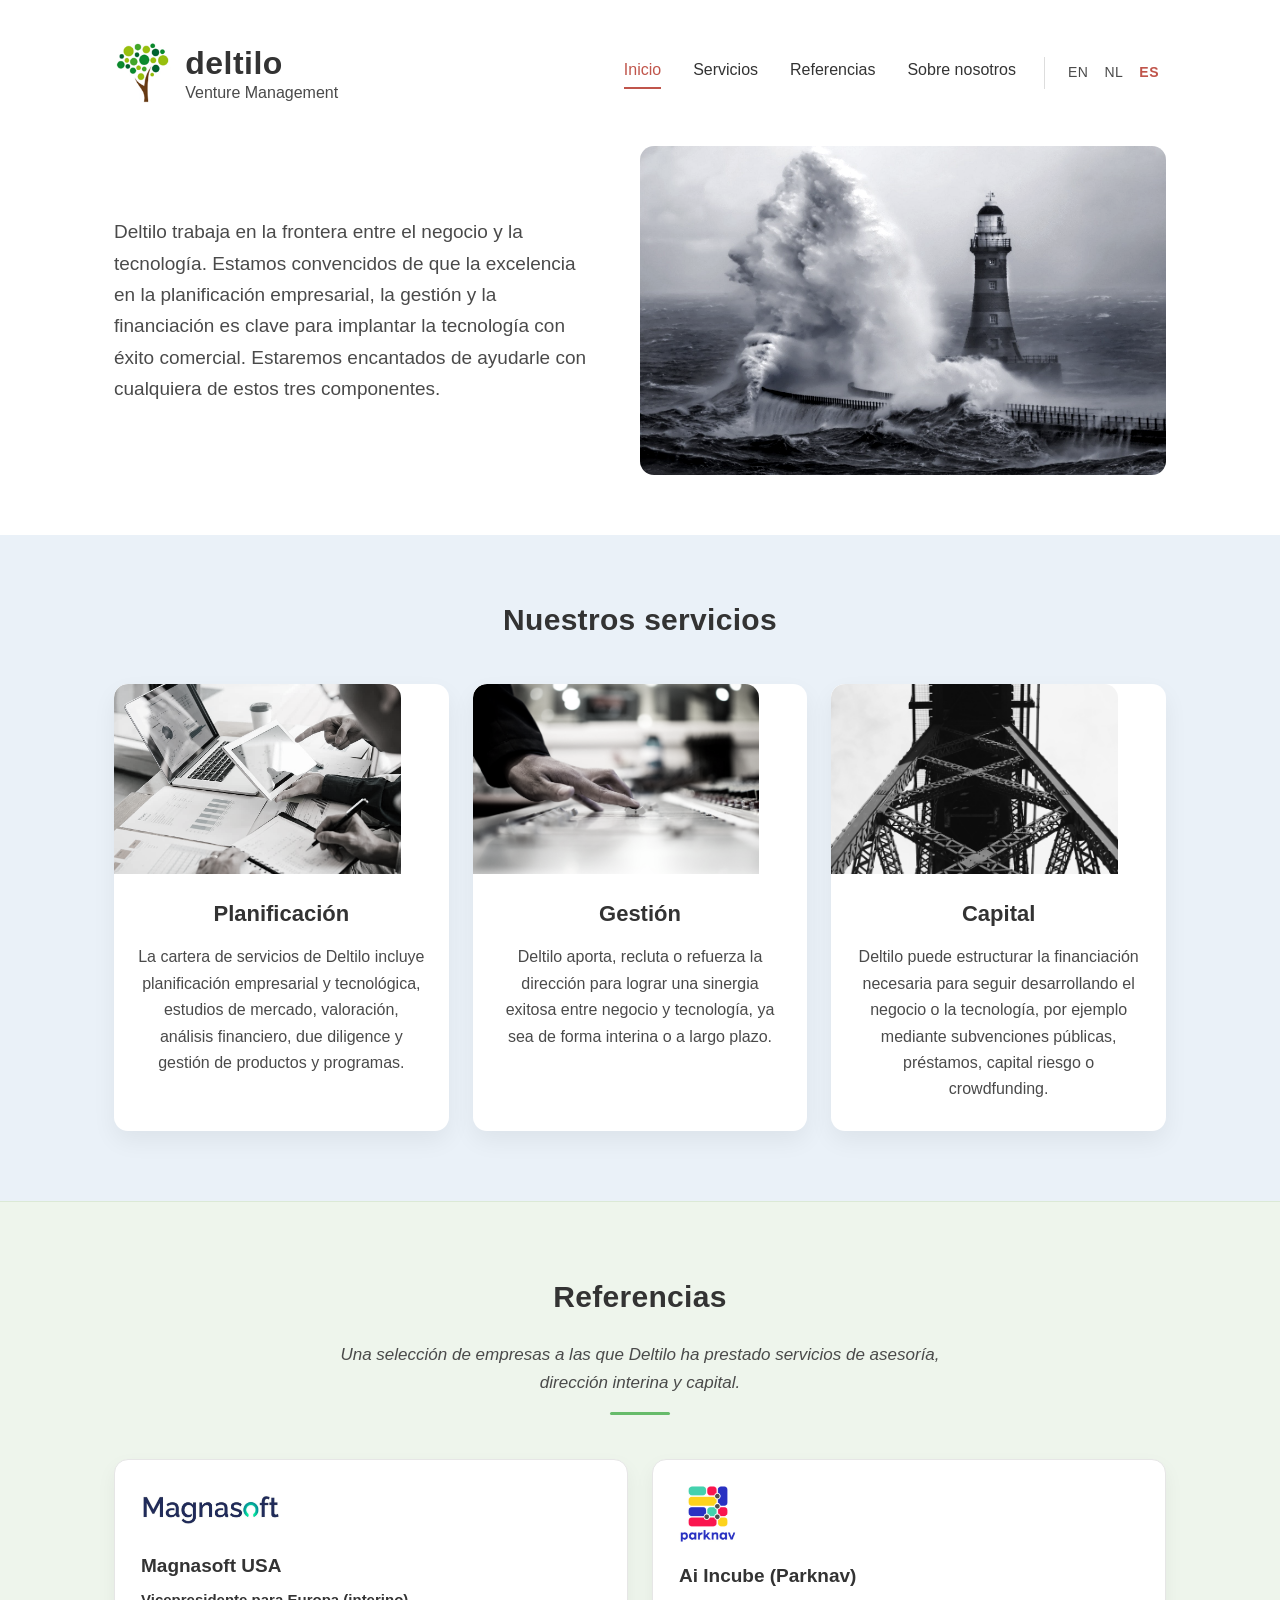
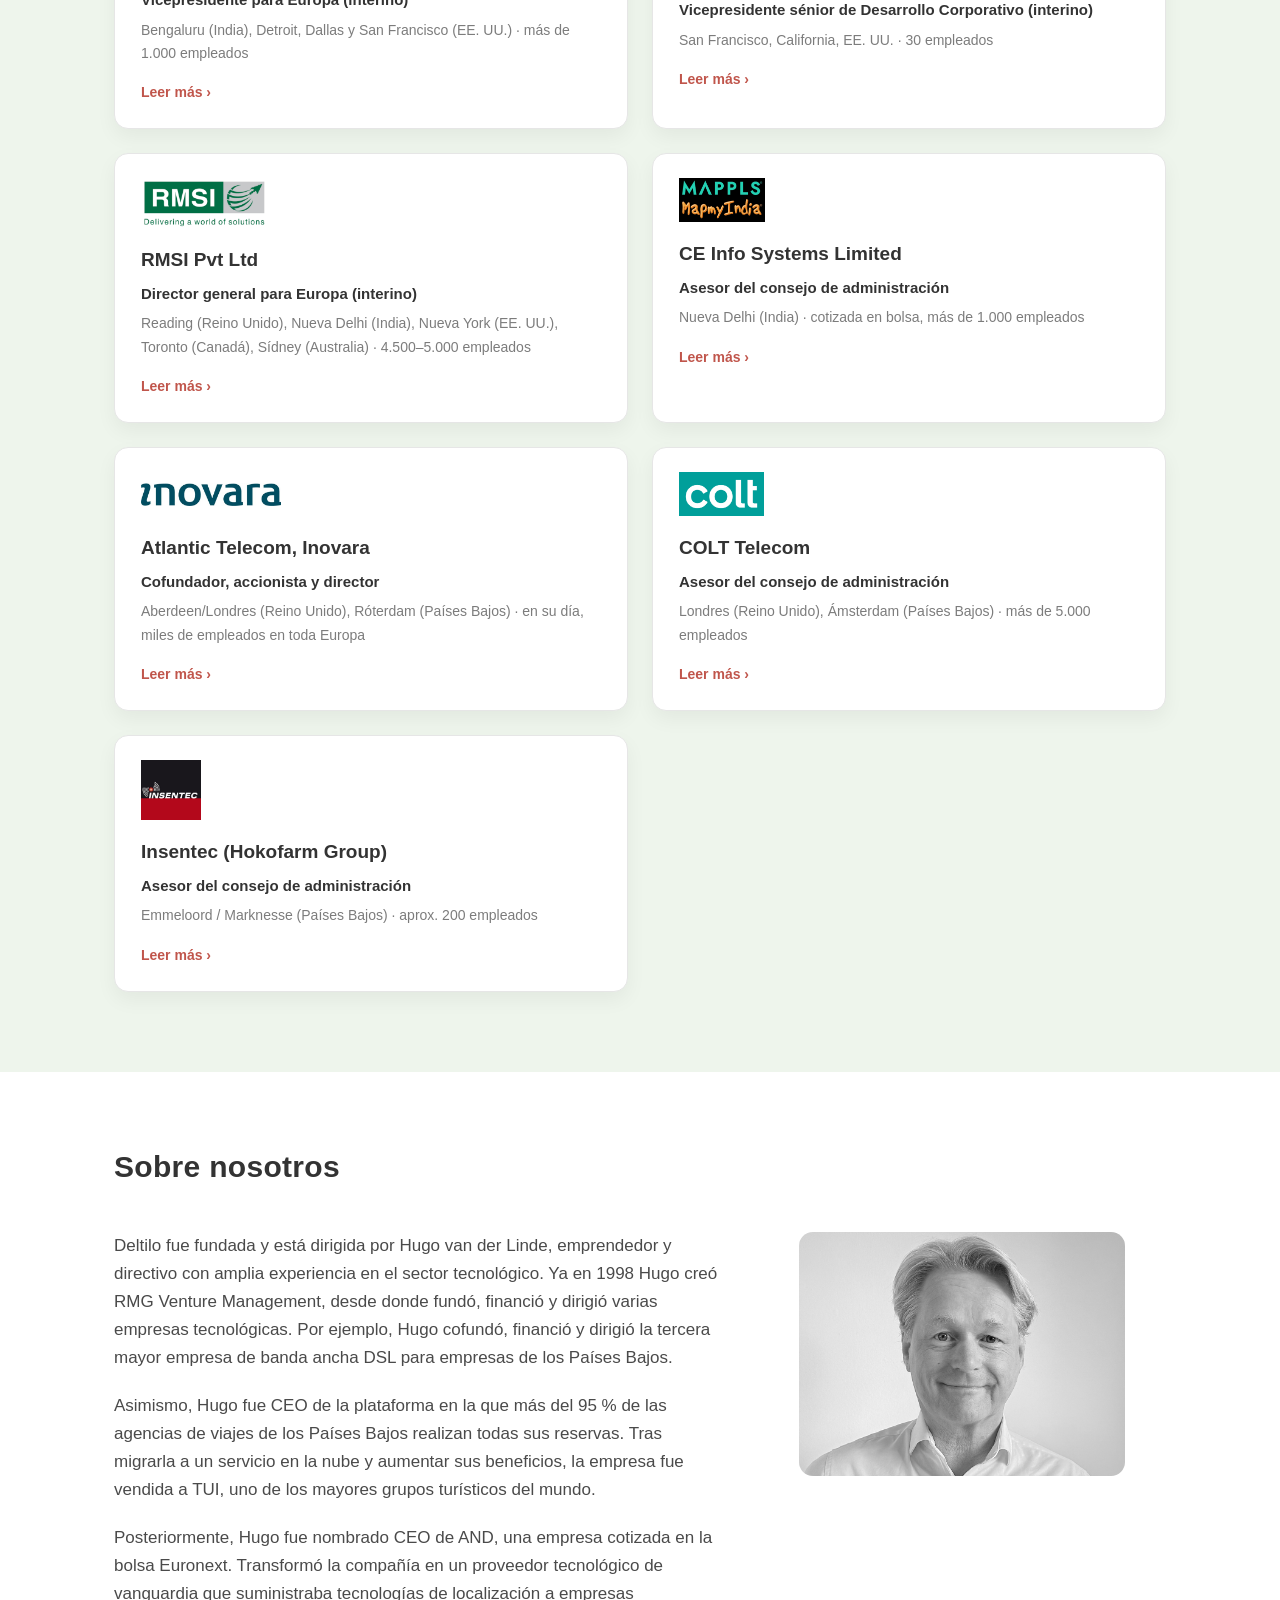
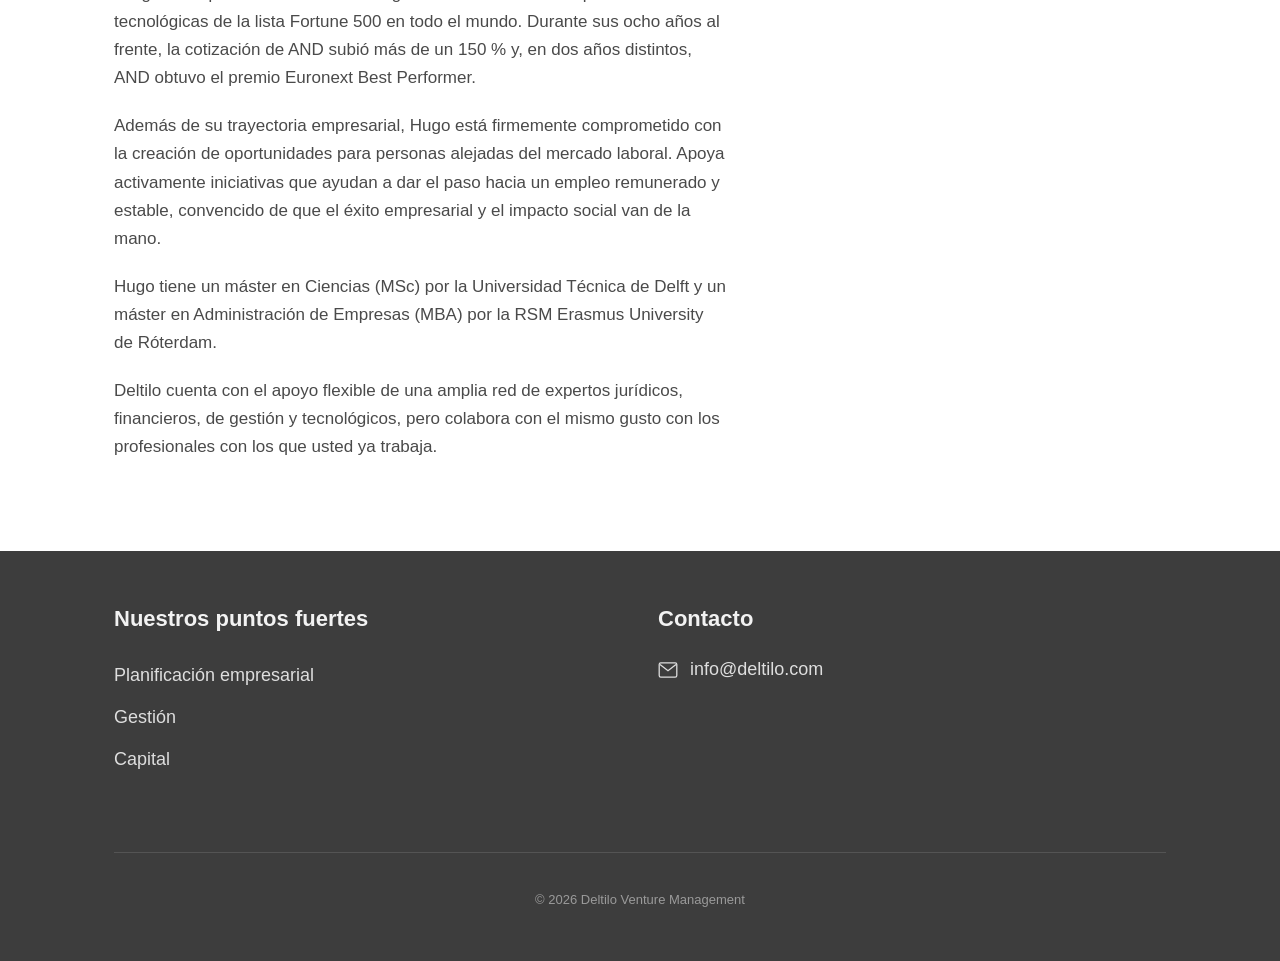
==== es/index.html @ 6bb6e1cd "update" ====
<!DOCTYPE html>
<html lang="es">
<head>
<meta charset="UTF-8">
<meta name="viewport" content="width=device-width, initial-scale=1.0">
<title>Deltilo | Venture Management</title>

<!-- Favicon (browser tab icon) -->
<link rel="icon" type="image/png" href="../images/logo.png">

<!-- Icon + name used when saving the site to a mobile home screen -->
<link rel="apple-touch-icon" href="../images/logo.png">
<meta name="apple-mobile-web-app-title" content="Deltilo">
<meta name="application-name" content="Deltilo">
<link rel="manifest" href="../manifest.json">

<meta name="description" content="Deltilo Venture Management ayuda a empresas tecnológicas con planificación empresarial, gestión y capital.">
<link rel="canonical" href="https://deltilo.com/es/">
<link rel="alternate" hreflang="en" href="https://deltilo.com/">
<link rel="alternate" hreflang="nl" href="https://deltilo.com/nl/">
<link rel="alternate" hreflang="es" href="https://deltilo.com/es/">
<link rel="alternate" hreflang="x-default" href="https://deltilo.com/">

<link rel="stylesheet" href="../styles.css">
</head>
<body>

<header>
  <div class="wrap">
    <div class="header-row">
      <div class="brand">
        <img src="../images/logo.png" alt="Deltilo logo" class="logo-img">
        <div class="brand-text">
          <h1>deltilo</h1>
          <p>Venture Management</p>
        </div>
      </div>

      <nav>
        <a href="#home" class="active">Inicio</a>
        <a href="#services">Servicios</a>
        <a href="#references">Referencias</a>
        <a href="#about">Sobre nosotros</a>
      </nav>

      <div class="lang-switch" role="navigation" aria-label="Idioma">
        <a href="../" hreflang="en" lang="en">EN</a>
        <a href="../nl/" hreflang="nl" lang="nl">NL</a>
        <a href="../es/" hreflang="es" lang="es" class="current" aria-current="page">ES</a>
      </div>

      <button class="menu-btn" id="menuBtn" aria-label="Abrir menú" aria-expanded="false">
        <svg viewBox="0 0 24 24" fill="none" stroke="currentColor" stroke-width="2"><line x1="3" y1="6" x2="21" y2="6"/><line x1="3" y1="12" x2="21" y2="12"/><line x1="3" y1="18" x2="21" y2="18"/></svg>
      </button>
    </div>

    <nav id="mobileNav">
      <a href="#home">Inicio</a>
      <a href="#services">Servicios</a>
      <a href="#references">Referencias</a>
      <a href="#about">Sobre nosotros</a>
    </nav>
  </div>
</header>

<section class="hero" id="home">
  <div class="wrap hero-grid">
    <p>Deltilo trabaja en la frontera entre el negocio y la tecnología. Estamos convencidos de que la excelencia en la planificación empresarial, la gestión y la financiación es clave para implantar la tecnología con éxito comercial. Estaremos encantados de ayudarle con cualquiera de estos tres componentes.</p>
    <div class="hero-img">
      <img src="../images/hero-lighthouse.jpg" alt="Faro en un mar tempestuoso">
    </div>
  </div>
</section>

<section class="services" id="services">
  <div class="wrap">
    <h2>Nuestros servicios</h2>
    <div class="card-grid">
      <div class="card">
        <img src="../images/service-planning.jpg" alt="Reunión de planificación empresarial">
        <h3>Planificación</h3>
        <p>La cartera de servicios de Deltilo incluye planificación empresarial y tecnológica, estudios de mercado, valoración, análisis financiero, due diligence y gestión de productos y programas.</p>
      </div>
      <div class="card">
        <img src="../images/service-management.jpg" alt="Mano ajustando una mesa de mezclas">
        <h3>Gestión</h3>
        <p>Deltilo aporta, recluta o refuerza la dirección para lograr una sinergia exitosa entre negocio y tecnología, ya sea de forma interina o a largo plazo.</p>
      </div>
      <div class="card">
        <img src="../images/service-capital.jpg" alt="Vista hacia arriba a través de la estructura de un puente de acero">
        <h3>Capital</h3>
        <p>Deltilo puede estructurar la financiación necesaria para seguir desarrollando el negocio o la tecnología, por ejemplo mediante subvenciones públicas, préstamos, capital riesgo o crowdfunding.</p>
      </div>
    </div>
  </div>
</section>

<section class="references" id="references">
  <div class="wrap">
    <h2>Referencias</h2>
    <p class="references-intro">Una selección de empresas a las que Deltilo ha prestado servicios de asesoría, dirección interina y capital.</p>

    <div class="ref-grid">

      <div class="ref-card">
        <img src="../images/references-magnasoft.jpg" alt="Magnasoft logo" class="ref-logo size-md">
        <h3>Magnasoft USA</h3>
        <p class="ref-role">Vicepresidente para Europa (interino)</p>
        <p class="ref-meta">Bengaluru (India), Detroit, Dallas y San Francisco (EE.&nbsp;UU.) &middot; más de 1.000 empleados</p>
        <button class="ref-toggle">Leer más &rsaquo;</button>
        <div class="ref-details">
          <p>Responsable de todo el negocio europeo, existente y nuevo. Apertura de una oficina europea en La Haya (Países Bajos).</p>
          <p>Magnasoft es un especialista global en sistemas de información geográfica (SIG), cartografía 3D, gemelos digitales, analítica de datos espaciales e ingeniería CAD. La empresa ayuda a organizaciones de los sectores de telecomunicaciones, servicios públicos y administración pública a cartografiar y gestionar digitalmente sus activos físicos.</p>
        </div>
      </div>

      <div class="ref-card">
        <img src="../images/references-parknav.png" alt="Parknav logo" class="ref-logo size-lg">
        <h3>Ai Incube (Parknav)</h3>
        <p class="ref-role">Vicepresidente sénior de Desarrollo Corporativo (interino)</p>
        <p class="ref-meta">San Francisco, California, EE.&nbsp;UU. &middot; 30 empleados</p>
        <button class="ref-toggle">Leer más &rsaquo;</button>
        <div class="ref-details">
          <p>Apoyo en la captación de nuevas rondas de financiación.</p>
          <p>Ai Incube es una plataforma avanzada basada en IA para la navegación inteligente hacia aparcamientos y para datos a pie de calle. Mediante aprendizaje automático y algoritmos predictivos, la empresa ofrece información en tiempo real sobre la disponibilidad de aparcamiento en la calle y en garajes en más de 1.000 ciudades.</p>
        </div>
      </div>

      <div class="ref-card">
        <img src="../images/references-rmsi.png" alt="RMSI logo" class="ref-logo size-md">
        <h3>RMSI Pvt Ltd</h3>
        <p class="ref-role">Director general para Europa (interino)</p>
        <p class="ref-meta">Reading (Reino Unido), Nueva Delhi (India), Nueva York (EE.&nbsp;UU.), Toronto (Canadá), Sídney (Australia) &middot; 4.500&ndash;5.000 empleados</p>
        <button class="ref-toggle">Leer más &rsaquo;</button>
        <div class="ref-details">
          <p>Responsable de todo el negocio europeo, existente y nuevo.</p>
          <p>RMSI es un líder mundial en inteligencia geoespacial, Geo-IA, gemelos digitales y desarrollo de software geoespacial. Presta servicio a grandes empresas tecnológicas, gobiernos, operadores de telecomunicaciones y compañías de servicios públicos de todo el mundo.</p>
        </div>
      </div>

      <div class="ref-card">
        <img src="../images/references-mappls.png" alt="Mappls logo" class="ref-logo">
        <h3>CE Info Systems Limited</h3>
        <p class="ref-role">Asesor del consejo de administración</p>
        <p class="ref-meta">Nueva Delhi (India) &middot; cotizada en bolsa, más de 1.000 empleados</p>
        <button class="ref-toggle">Leer más &rsaquo;</button>
        <div class="ref-details">
          <p>Asesoramiento sobre la estrategia de entrada en el mercado europeo.</p>
          <p>CE Info Systems es un líder tecnológico indio que cotiza en bolsa (NSE: MAPMYINDIA) y el principal proveedor de mapas digitales, plataformas de navegación B2B/B2C (Mappls) y tecnologías IoT basadas en la ubicación en la India.</p>
        </div>
      </div>

      <div class="ref-card">
        <img src="../images/references-inovara.jpg" alt="Inovara logo" class="ref-logo">
        <h3>Atlantic Telecom, Inovara</h3>
        <p class="ref-role">Cofundador, accionista y director</p>
        <p class="ref-meta">Aberdeen/Londres (Reino Unido), Róterdam (Países Bajos) &middot; en su día, miles de empleados en toda Europa</p>
        <button class="ref-toggle">Leer más &rsaquo;</button>
        <div class="ref-details">
          <p>Atlantic Telecom fue un operador de telecomunicaciones británico cotizado en bolsa que, en torno al cambio de siglo, desplegó amplias redes de fibra y DSL por toda Europa. Inovara B.V. era su filial operativa en los Países Bajos y prestaba servicios de banda ancha y datos al mercado empresarial mediante acceso desagregado al bucle local (MDF-access).</p>
        </div>
      </div>

      <div class="ref-card">
        <img src="../images/references-colt.png" alt="COLT Telecom logo" class="ref-logo">
        <h3>COLT Telecom</h3>
        <p class="ref-role">Asesor del consejo de administración</p>
        <p class="ref-meta">Londres (Reino Unido), Ámsterdam (Países Bajos) &middot; más de 5.000 empleados</p>
        <button class="ref-toggle">Leer más &rsaquo;</button>
        <div class="ref-details">
          <p>Dirección de la adquisición de la red de fibra de Telecom Noord West N.V. por parte de COLT Telecom.</p>
          <p>Colt es un importante proveedor internacional de telecomunicaciones e infraestructura digital que presta servicio a clientes empresariales de todo el mundo. Colt adquirió la red local de fibra óptica de la empresa energética de Ámsterdam Energie Noord-West (Telecom Noord-West) para construir una de las primeras redes privadas de fibra de alta capacidad de la ciudad.</p>
        </div>
      </div>

      <div class="ref-card">
        <img src="../images/references-insentec.jpg" alt="Insentec logo" class="ref-logo size-lg">
        <h3>Insentec (Hokofarm Group)</h3>
        <p class="ref-role">Asesor del consejo de administración</p>
        <p class="ref-meta">Emmeloord / Marknesse (Países Bajos) &middot; aprox. 200 empleados</p>
        <button class="ref-toggle">Leer más &rsaquo;</button>
        <div class="ref-details">
          <p>Organización de una importante financiación de crecimiento (scale-up) para Insentec.</p>
          <p>Insentec (parte del Hokofarm Group) es una empresa neerlandesa pionera en el diseño y la fabricación de soluciones automatizadas para la ganadería. Es reconocida mundialmente por sus sistemas de alimentación inteligentes, robots de ordeño, sensores y sistemas de identificación animal para ganado lechero y vacuno.</p>
        </div>
      </div>

    </div>
  </div>
</section>

<section class="about" id="about">
  <div class="wrap about-grid">
    <h2 class="about-heading">Sobre nosotros</h2>
    <div class="about-photo">
      <img src="../images/about-hugo.jpg" alt="Retrato de Hugo van der Linde">
    </div>
    <div class="about-body">
      <p>Deltilo fue fundada y está dirigida por Hugo van der Linde, emprendedor y directivo con amplia experiencia en el sector tecnológico. Ya en 1998 Hugo creó RMG Venture Management, desde donde fundó, financió y dirigió varias empresas tecnológicas. Por ejemplo, Hugo cofundó, financió y dirigió la tercera mayor empresa de banda ancha DSL para empresas de los Países Bajos.</p>
      <p>Asimismo, Hugo fue CEO de la plataforma en la que más del 95&nbsp;% de las agencias de viajes de los Países Bajos realizan todas sus reservas. Tras migrarla a un servicio en la nube y aumentar sus beneficios, la empresa fue vendida a TUI, uno de los mayores grupos turísticos del mundo.</p>
      <p>Posteriormente, Hugo fue nombrado CEO de AND, una empresa cotizada en la bolsa Euronext. Transformó la compañía en un proveedor tecnológico de vanguardia que suministraba tecnologías de localización a empresas tecnológicas de la lista Fortune 500 en todo el mundo. Durante sus ocho años al frente, la cotización de AND subió más de un 150&nbsp;% y, en dos años distintos, AND obtuvo el premio Euronext Best Performer.</p>
      <p>Además de su trayectoria empresarial, Hugo está firmemente comprometido con la creación de oportunidades para personas alejadas del mercado laboral. Apoya activamente iniciativas que ayudan a dar el paso hacia un empleo remunerado y estable, convencido de que el éxito empresarial y el impacto social van de la mano.</p>
      <p>Hugo tiene un máster en Ciencias (MSc) por la Universidad Técnica de Delft y un máster en Administración de Empresas (MBA) por la RSM Erasmus University de Róterdam.</p>
      <p>Deltilo cuenta con el apoyo flexible de una amplia red de expertos jurídicos, financieros, de gestión y tecnológicos, pero colabora con el mismo gusto con los profesionales con los que usted ya trabaja.</p>
    </div>
  </div>
</section>

<footer>
  <div class="wrap footer-grid">
    <div>
      <h3>Nuestros puntos fuertes</h3>
      <ul>
        <li>Planificación empresarial</li>
        <li>Gestión</li>
        <li>Capital</li>
      </ul>
    </div>
    <div>
      <h3>Contacto</h3>
      <div class="contact-line">
        <svg viewBox="0 0 24 20" fill="none" stroke="currentColor" stroke-width="1.6"><rect x="1" y="1" width="22" height="18" rx="2"/><path d="M2 3l10 8 10-8"/></svg>
        <a href="mailto:info@deltilo.com">info@deltilo.com</a>
      </div>
    </div>
    <div class="bottom-bar" style="grid-column: 1 / -1;">
      &copy; <span id="year"></span> Deltilo Venture Management
    </div>
  </div>
</footer>

<script src="../script.js"></script>

<!-- Cloudflare Web Analytics -->
<script type='module' src='https://static.cloudflareinsights.com/beacon.min.js' data-cf-beacon='{"token": "3a8c52a26e21444a875093f3cb45b53e"}'></script>
<!-- End Cloudflare Web Analytics -->

</body>
</html>
---- styles.css ----
:root {
  --ink: #333333;
  --ink-soft: #4a4a4a;
  --panel-dark: #3d3d3d;
  --section-tint: #eaf1f8;
  --section-tint-alt: #eef5ec;
  --accent-green-dark: #2e7d32;
  --accent-green-mid: #66bb6a;
  --accent-green-light: #a5d6a7;
  --accent-brown: #6d4c2f;
  --max-width: 1100px;
  --radius: 14px;
}

* { box-sizing: border-box; }

html { scroll-behavior: smooth; }

body {
  margin: 0;
  font-family: -apple-system, BlinkMacSystemFont, "Segoe UI", Roboto, Helvetica, Arial, sans-serif;
  color: var(--ink);
  line-height: 1.65;
  font-size: 18px;
  background: #ffffff;
}

img { max-width: 100%; display: block; }

.wrap {
  max-width: var(--max-width);
  margin: 0 auto;
  padding: 0 24px;
}

/* ---------- HEADER ---------- */

header {
  padding: 40px 0 20px;
}

.header-row {
  display: flex;
  align-items: center;
  justify-content: space-between;
  flex-wrap: wrap;
  gap: 20px;
}

.brand {
  display: flex;
  align-items: center;
  gap: 14px;
}

.logo-img {
  height: 66px;
  width: auto;
}

.brand-text h1 {
  margin: 0;
  font-size: 32px;
  font-weight: 700;
  letter-spacing: 0.5px;
  line-height: 1.2;
}

.brand-text p {
  margin: 1px 0 0;
  font-size: 16px;
  color: var(--ink-soft);
  line-height: 1.2;
}

nav {
  display: none;
  gap: 32px;
}

nav a {
  color: var(--ink);
  text-decoration: none;
  font-size: 16px;
  padding-bottom: 4px;
  border-bottom: 2px solid transparent;
  transition: border-color 0.2s, color 0.2s;
}

nav a.active {
  color: #c0554b;
  border-bottom-color: #c0554b;
}

nav a:hover { border-bottom-color: var(--accent-green-mid); }

.menu-btn {
  border: 1px solid var(--ink);
  background: none;
  padding: 8px 12px;
  cursor: pointer;
  display: inline-flex;
}

.menu-btn svg { width: 22px; height: 22px; }

#mobileNav {
  display: none;
  flex-direction: column;
  gap: 4px;
  margin-top: 16px;
}

#mobileNav.open { display: flex; }

#mobileNav a {
  color: var(--ink);
  text-decoration: none;
  padding: 10px 4px;
  border-bottom: 1px solid #eee;
}

/* Language switch (EN / NL / ES) */
.lang-switch {
  display: flex;
  align-items: center;
  gap: 2px;
  margin-left: auto;
  font-size: 14px;
  letter-spacing: 0.5px;
}

.lang-switch a {
  color: var(--ink-soft);
  text-decoration: none;
  padding: 4px 7px;
  border-radius: 6px;
  transition: background-color 0.2s, color 0.2s;
}

.lang-switch a:hover { color: var(--ink); background: #f0f0f0; }

.lang-switch a.current {
  color: #c0554b;
  font-weight: 700;
}

@media (min-width: 760px) {
  nav { display: flex; }
  .menu-btn { display: none; }
  .header-row > nav { margin-left: auto; }
  .lang-switch {
    margin-left: 8px;
    padding-left: 16px;
    border-left: 1px solid #ddd;
  }
}

/* ---------- HERO ---------- */

.hero {
  padding: 20px 0 60px;
}

.hero-grid {
  display: grid;
  grid-template-columns: 1fr;
  gap: 32px;
  align-items: center;
}

.hero-grid p {
  font-size: 19px;
  color: var(--ink-soft);
}

.hero-img {
  border-radius: var(--radius);
  overflow: hidden;
}

.hero-img img { filter: grayscale(60%) contrast(1.05); }

@media (min-width: 860px) {
  .hero-grid {
    grid-template-columns: 1fr 1.1fr;
    gap: 48px;
  }
}

/* ---------- SERVICES ---------- */

.services {
  background: var(--section-tint);
  padding: 60px 0 70px;
  position: relative;
}

.services h2, .references h2 {
  text-align: center;
  font-size: 30px;
  margin: 0 0 40px;
  font-weight: 800;
  letter-spacing: 0.3px;
}

.about-heading {
  font-size: 30px;
  margin: 0 0 8px;
  font-weight: 800;
  letter-spacing: 0.3px;
}

.card-grid {
  display: grid;
  grid-template-columns: 1fr;
  gap: 40px;
}

@media (min-width: 760px) {
  .card-grid { grid-template-columns: repeat(3, 1fr); gap: 24px; }
}

.card {
  background: #fff;
  border-radius: var(--radius);
  box-shadow: 0 10px 24px rgba(0,0,0,0.06);
  padding: 0 24px 28px;
  text-align: center;
  overflow: hidden;
}

.card img {
  width: calc(100% + 48px);
  margin-left: -24px;
  margin-top: 0;
  height: 190px;
  object-fit: cover;
  filter: grayscale(85%);
  border-top-left-radius: var(--radius);
  border-top-right-radius: var(--radius);
}

.card h3 {
  font-size: 22px;
  margin: 22px 0 12px;
}

.card p {
  font-size: 16px;
  color: var(--ink-soft);
  margin: 0;
}

/* ---------- REFERENCES ---------- */

.references {
  background: var(--section-tint-alt);
  padding: 70px 0 80px;
  border-top: 1px solid #dbe9d6;
}

.references-intro {
  text-align: center;
  max-width: 620px;
  margin: -20px auto 44px;
  color: var(--ink-soft);
  font-size: 17px;
  font-style: italic;
  position: relative;
  padding-bottom: 18px;
}

.references-intro::after {
  content: "";
  position: absolute;
  bottom: 0;
  left: 50%;
  transform: translateX(-50%);
  width: 60px;
  height: 3px;
  background: var(--accent-green-mid);
  border-radius: 2px;
}

.ref-grid {
  display: grid;
  grid-template-columns: 1fr;
  gap: 24px;
}

@media (min-width: 760px) {
  .ref-grid { grid-template-columns: 1fr 1fr; }
}

.ref-card {
  background: #fff;
  border: 1px solid #e6e6e6;
  border-radius: var(--radius);
  box-shadow: 0 8px 20px rgba(0,0,0,0.05);
  padding: 24px 26px 22px;
}

.ref-logo {
  width: auto;
  height: 44px;
  max-width: 140px;
  object-fit: contain;
  object-position: left center;
  margin-bottom: 16px;
}

.ref-logo.size-md { height: 50px; }
.ref-logo.size-lg { height: 60px; }

.ref-card h3 {
  margin: 0 0 6px;
  font-size: 19px;
}

.ref-role {
  margin: 0 0 6px;
  font-size: 15px;
  font-weight: 600;
  color: var(--ink);
}

.ref-meta {
  margin: 0 0 12px;
  font-size: 14px;
  color: #7c7c7c;
}

.ref-toggle {
  background: none;
  border: none;
  padding: 0;
  color: #c0554b;
  font-size: 14px;
  font-weight: 600;
  cursor: pointer;
}

.ref-toggle:hover { text-decoration: underline; }

.ref-details {
  display: none;
  margin-top: 14px;
  padding-top: 14px;
  border-top: 1px solid #eee;
}

.ref-details p {
  font-size: 15px;
  color: var(--ink-soft);
  margin: 0 0 10px;
}

.ref-details p:last-child { margin-bottom: 0; }

.ref-card.expanded .ref-details { display: block; }

/* ---------- ABOUT ---------- */

.about {
  padding: 70px 0;
}

.about-grid {
  display: grid;
  grid-template-columns: 1fr;
  grid-template-areas:
    "heading"
    "photo"
    "body";
  gap: 24px;
  align-items: start;
}

.about-heading {
  grid-area: heading;
  text-align: left;
}

.about-photo {
  grid-area: photo;
}

.about-body {
  grid-area: body;
}

.about-body p {
  color: var(--ink-soft);
  font-size: 17px;
  margin: 0 0 20px;
}

.about-photo img {
  border-radius: var(--radius);
  filter: grayscale(100%);
  max-width: 80%;
  margin: 0 auto;
}

@media (min-width: 860px) {
  .about-grid {
    grid-template-columns: 1.5fr 1fr;
    grid-template-areas:
      "heading heading"
      "body photo";
    gap: 32px;
  }
}

/* ---------- FOOTER ---------- */

footer {
  background: var(--panel-dark);
  color: #f2f2f2;
  padding: 50px 0;
}

.footer-grid {
  display: grid;
  grid-template-columns: 1fr;
  gap: 36px;
}

@media (min-width: 700px) {
  .footer-grid { grid-template-columns: 1fr 1fr; }
}

footer h3 {
  font-size: 22px;
  margin: 0 0 18px;
  font-weight: 700;
}

footer ul {
  list-style: none;
  margin: 0;
  padding: 0;
}

footer li {
  padding: 6px 0;
  color: #dedede;
}

.contact-line {
  display: flex;
  align-items: center;
  gap: 12px;
  color: #dedede;
}

.contact-line svg { width: 20px; height: 16px; flex-shrink: 0; }

.contact-line a {
  color: #dedede;
  text-decoration: none;
}

.contact-line a:hover { text-decoration: underline; }

.bottom-bar {
  text-align: center;
  font-size: 13px;
  color: #9a9a9a;
  padding-top: 36px;
  margin-top: 36px;
  border-top: 1px solid #545454;
}
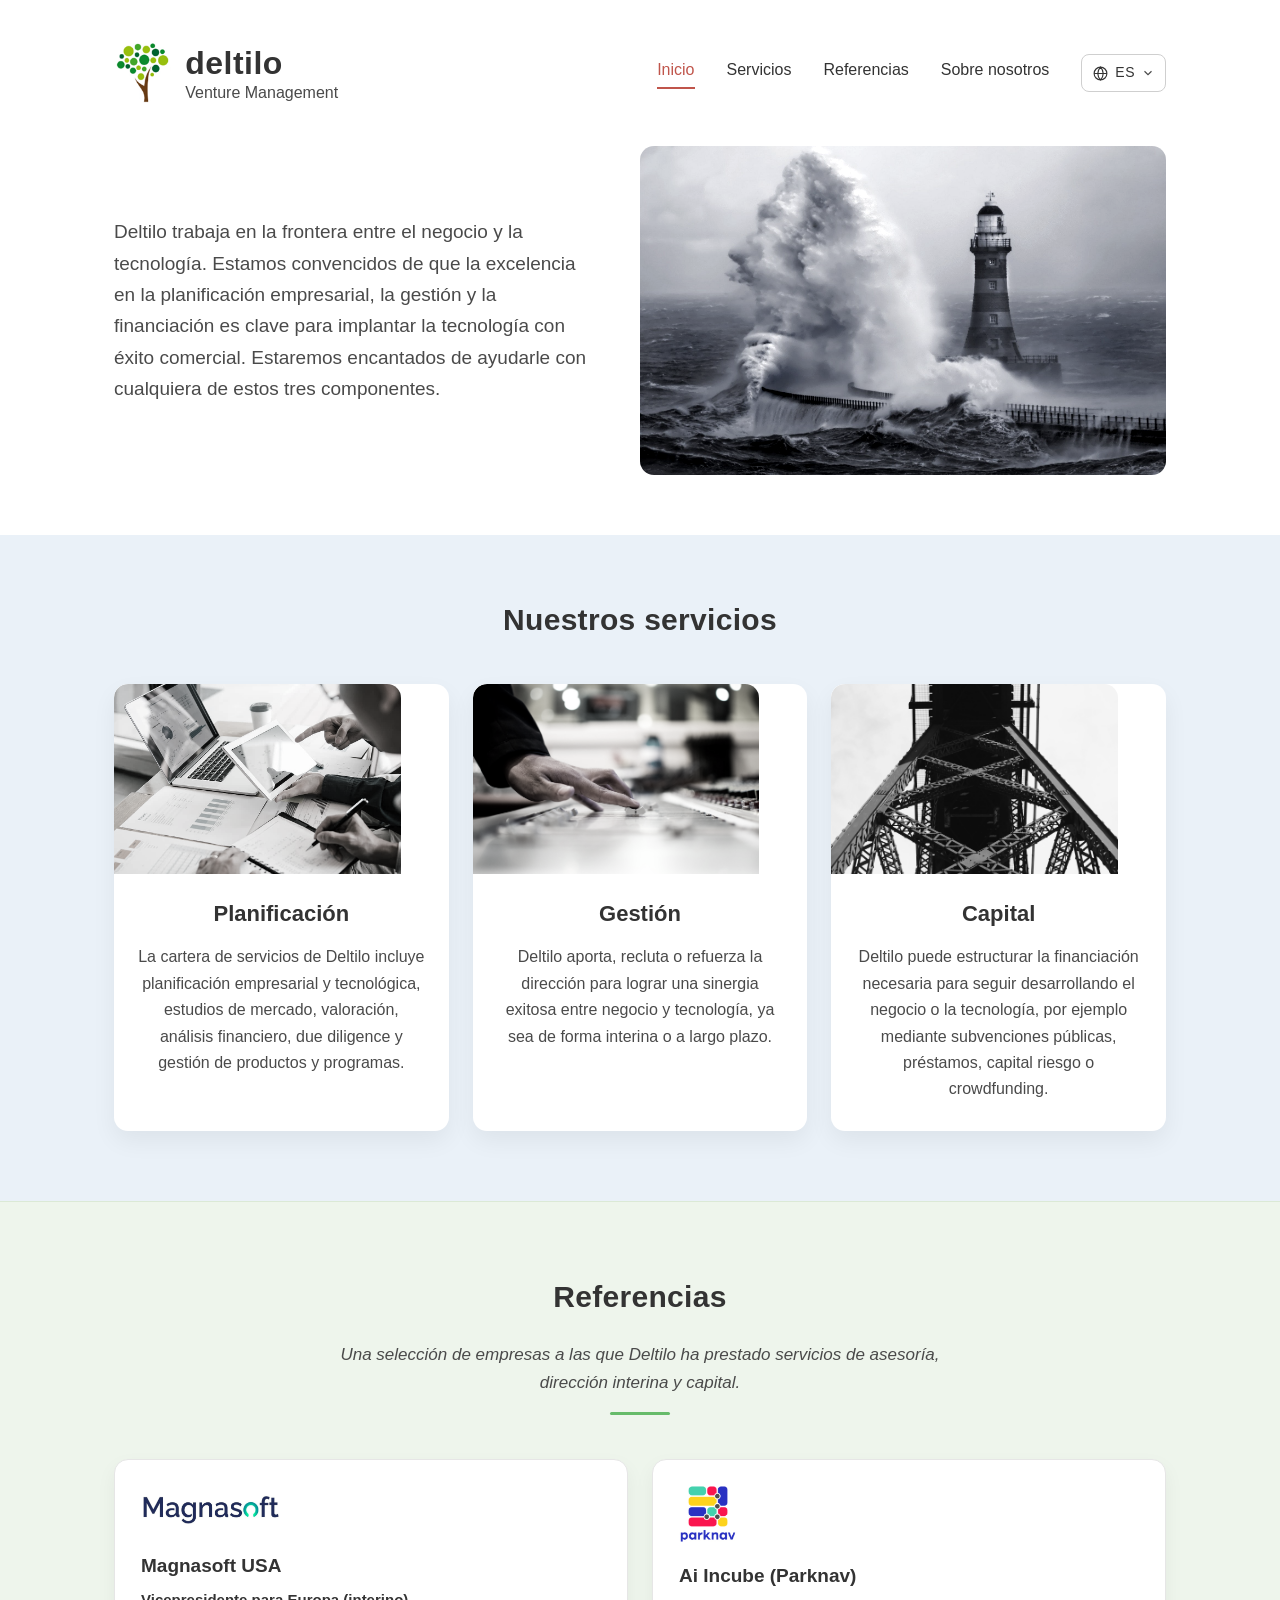
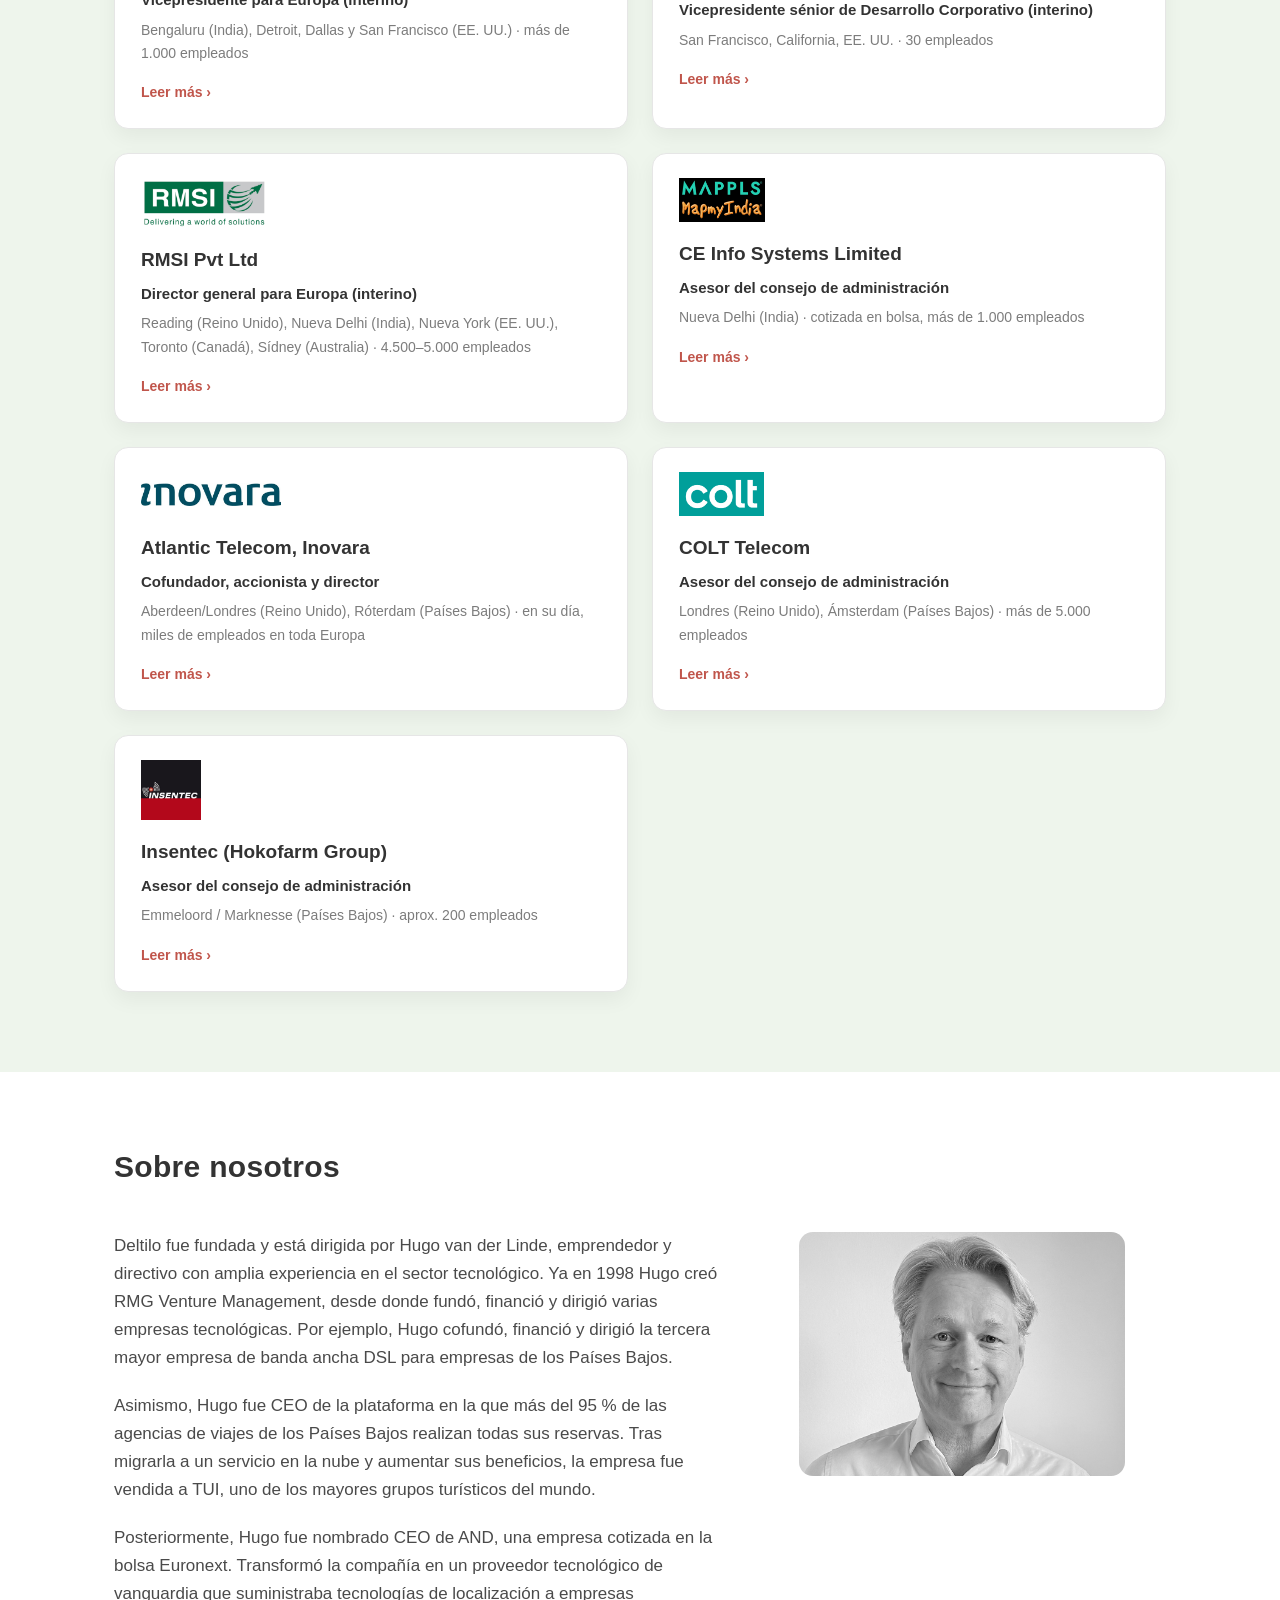
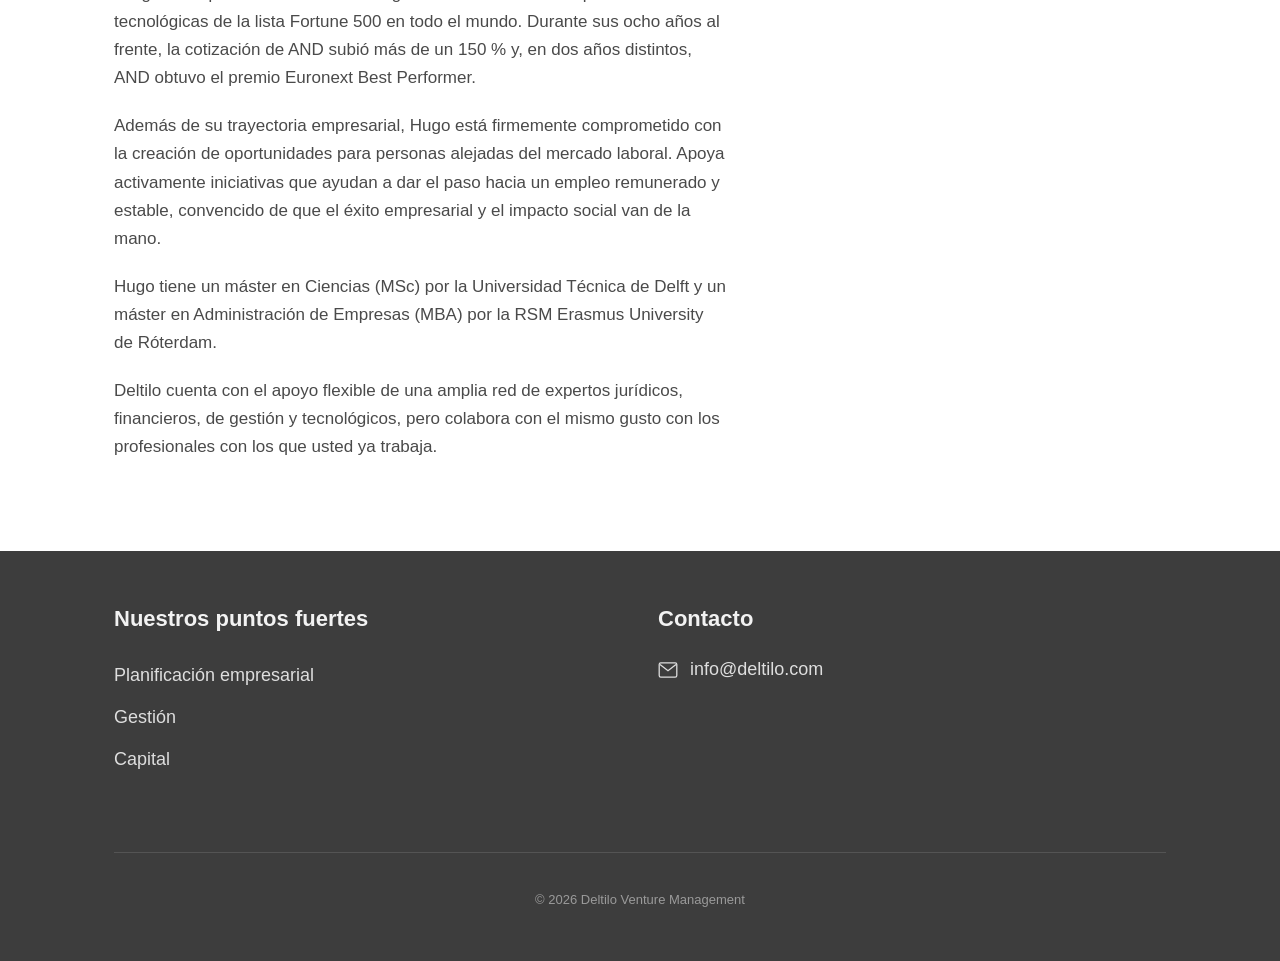
==== commit 46c8f5c6: "update" ====
--- a/es/index.html
+++ b/es/index.html
@@ -43,10 +43,15 @@
         <a href="#about">Sobre nosotros</a>
       </nav>
 
-      <div class="lang-switch" role="navigation" aria-label="Idioma">
-        <a href="../" hreflang="en" lang="en">EN</a>
-        <a href="../nl/" hreflang="nl" lang="nl">NL</a>
-        <a href="../es/" hreflang="es" lang="es" class="current" aria-current="page">ES</a>
+      <div class="lang-switch" id="langSwitch">
+        <button class="lang-btn" id="langBtn" type="button" aria-haspopup="true" aria-expanded="false" aria-controls="langMenu" aria-label="Idioma: Español">
+          <svg class="globe" viewBox="0 0 24 24" fill="none" stroke="currentColor" stroke-width="1.6" aria-hidden="true"><circle cx="12" cy="12" r="9"/><path d="M3 12h18M12 3c2.5 2.7 3.8 5.7 3.8 9s-1.3 6.3-3.8 9c-2.5-2.7-3.8-5.7-3.8-9S9.5 5.7 12 3z"/></svg><span>ES</span><svg class="chev" viewBox="0 0 24 24" fill="none" stroke="currentColor" stroke-width="2" aria-hidden="true"><path d="M6 9l6 6 6-6"/></svg>
+        </button>
+        <ul class="lang-menu" id="langMenu" aria-label="Idioma">
+          <li><a href="../" hreflang="en" lang="en"><span class="lang-code">EN</span>English</a></li>
+          <li><a href="../nl/" hreflang="nl" lang="nl"><span class="lang-code">NL</span>Nederlands</a></li>
+          <li><a href="../es/" hreflang="es" lang="es" class="current" aria-current="page"><span class="lang-code">ES</span>Español<svg class="check" viewBox="0 0 24 24" fill="none" stroke="currentColor" stroke-width="2.2" aria-hidden="true"><path d="M5 12l5 5 9-10"/></svg></a></li>
+        </ul>
       </div>
 
       <button class="menu-btn" id="menuBtn" aria-label="Abrir menú" aria-expanded="false">
--- a/styles.css
+++ b/styles.css
@@ -122,38 +122,96 @@
 
 /* Language switch (EN / NL / ES) */
 .lang-switch {
+  position: relative;
+  margin-left: auto;
+}
+
+.lang-btn {
+  display: inline-flex;
+  align-items: center;
+  gap: 6px;
+  background: #fff;
+  border: 1px solid #cfcfcf;
+  border-radius: 8px;
+  padding: 6px 10px;
+  font: inherit;
+  font-size: 14px;
+  letter-spacing: 0.5px;
+  color: var(--ink);
+  cursor: pointer;
+  transition: border-color 0.2s;
+}
+
+.lang-btn:hover,
+.lang-switch.open .lang-btn { border-color: var(--ink); }
+
+.lang-btn:focus-visible { outline: 2px solid #c0554b; outline-offset: 2px; }
+
+.lang-btn .globe { width: 17px; height: 17px; }
+
+.lang-btn .chev {
+  width: 14px;
+  height: 14px;
+  color: var(--ink-soft);
+  transition: transform 0.2s;
+}
+
+.lang-switch.open .chev { transform: rotate(180deg); }
+
+.lang-menu {
+  display: none;
+  position: absolute;
+  right: 0;
+  top: calc(100% + 6px);
+  min-width: 180px;
+  margin: 0;
+  padding: 6px;
+  list-style: none;
+  background: #fff;
+  border: 1px solid #e2e2e2;
+  border-radius: 10px;
+  box-shadow: 0 10px 24px rgba(0,0,0,0.08);
+  z-index: 20;
+}
+
+.lang-switch.open .lang-menu { display: block; }
+
+.lang-menu a {
   display: flex;
   align-items: center;
-  gap: 2px;
+  gap: 10px;
+  padding: 8px 10px;
+  border-radius: 6px;
+  color: var(--ink);
+  text-decoration: none;
+  font-size: 15px;
+}
+
+.lang-menu a:hover,
+.lang-menu a:focus-visible { background: #f2f2f2; outline: none; }
+
+.lang-menu a.current { background: #f5f5f5; font-weight: 600; }
+
+.lang-code {
+  width: 22px;
+  font-size: 12px;
+  letter-spacing: 0.5px;
+  color: #999;
+  font-weight: 400;
+}
+
+.lang-menu .check {
   margin-left: auto;
-  font-size: 14px;
-  letter-spacing: 0.5px;
-}
-
-.lang-switch a {
-  color: var(--ink-soft);
-  text-decoration: none;
-  padding: 4px 7px;
-  border-radius: 6px;
-  transition: background-color 0.2s, color 0.2s;
-}
-
-.lang-switch a:hover { color: var(--ink); background: #f0f0f0; }
-
-.lang-switch a.current {
+  width: 16px;
+  height: 16px;
   color: #c0554b;
-  font-weight: 700;
 }
 
 @media (min-width: 760px) {
   nav { display: flex; }
   .menu-btn { display: none; }
   .header-row > nav { margin-left: auto; }
-  .lang-switch {
-    margin-left: 8px;
-    padding-left: 16px;
-    border-left: 1px solid #ddd;
-  }
+  .lang-switch { margin-left: 12px; }
 }
 
 /* ---------- HERO ---------- */
